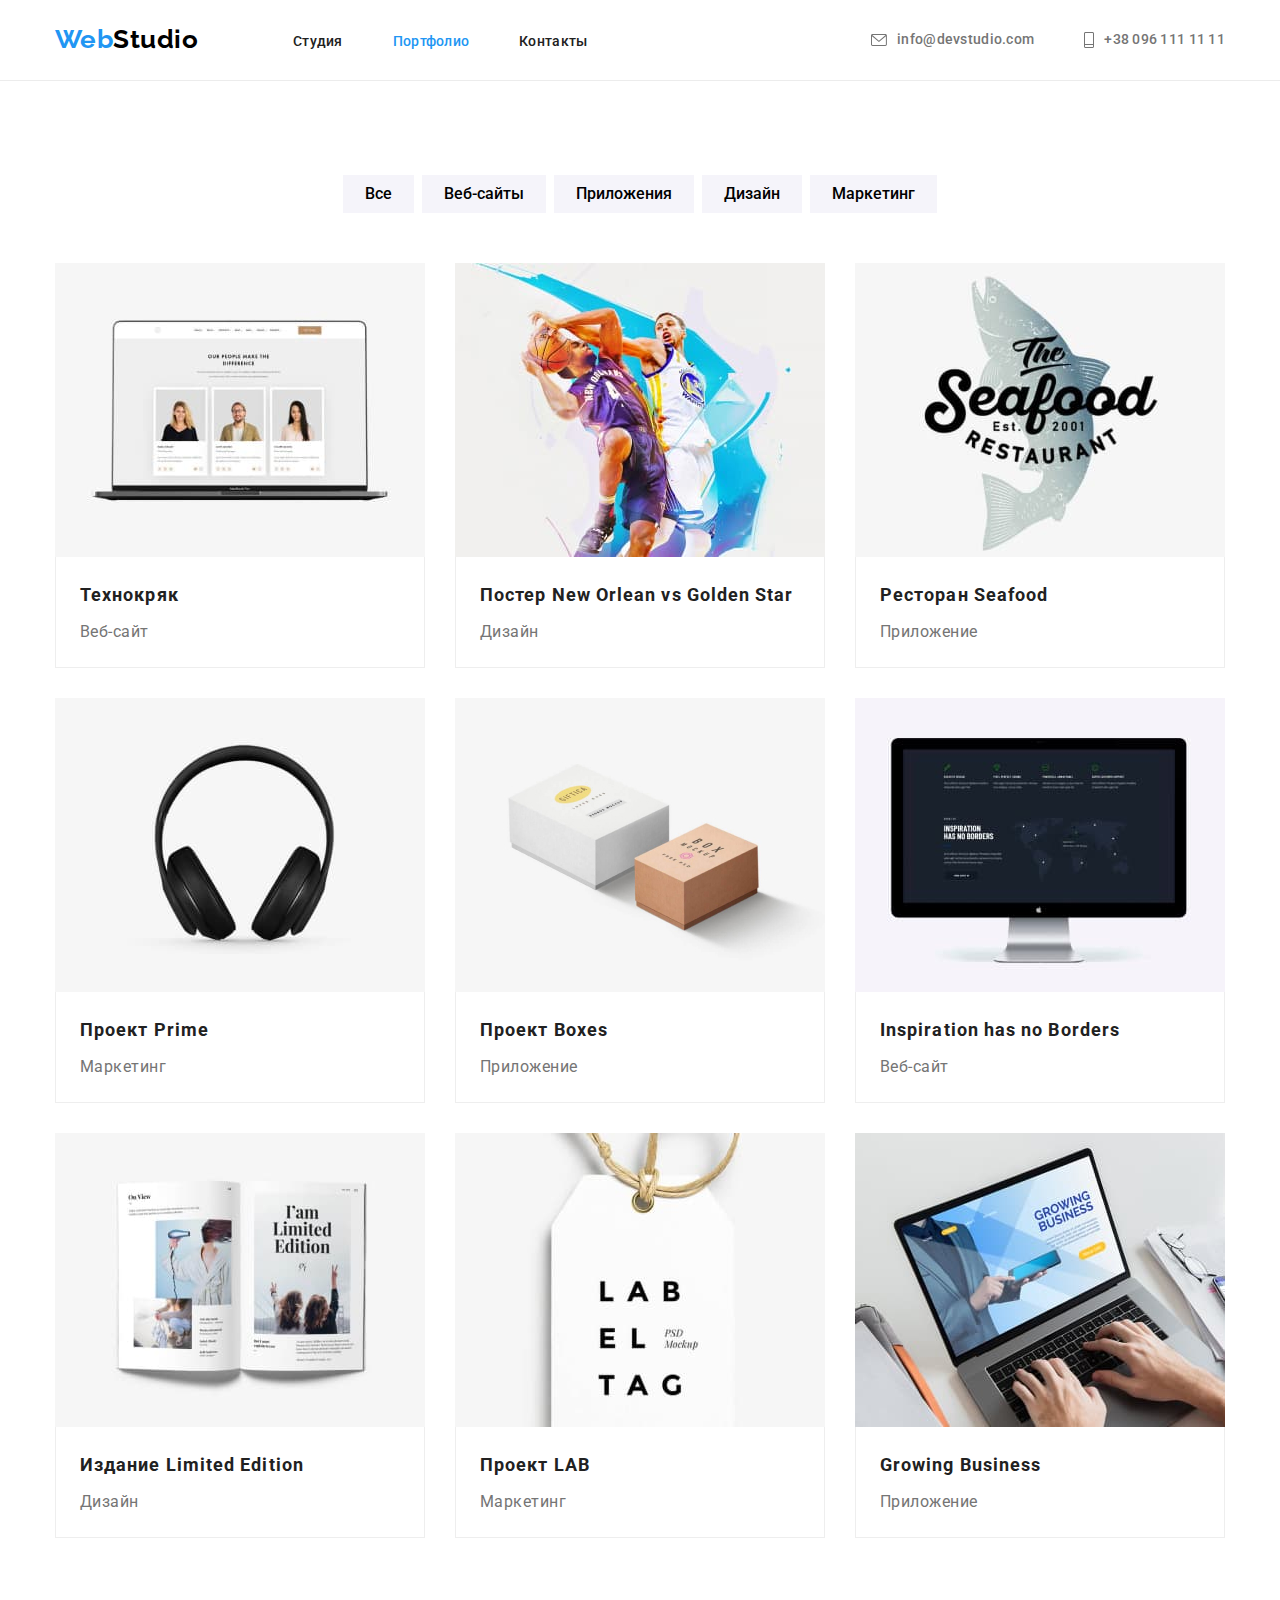
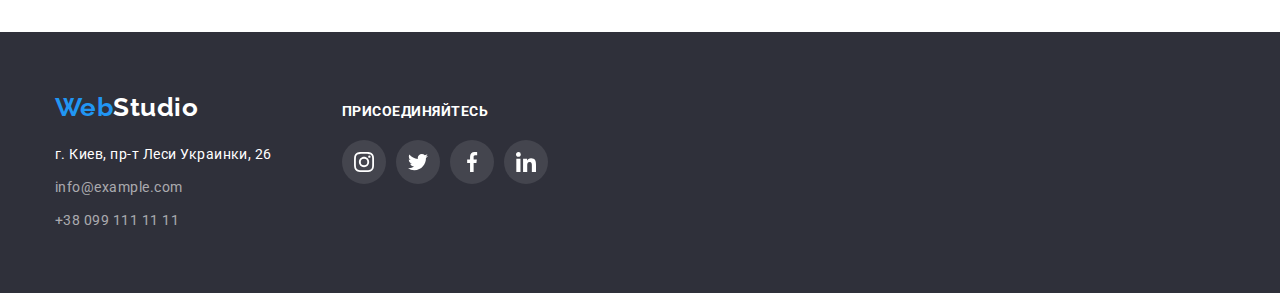
==== portfolio.html @ bd4a0078 "." ====
<!DOCTYPE html>
<html lang="ru">
  <head>
    <meta charset="UTF-8" />
    <meta http-equiv="X-UA-Compatible" content="IE=edge" />
    <meta
      name="viewport"
      content="width=device-width, initial-scale=1.0"
    />
    <link
      rel="stylesheet"
      href="https://cdnjs.cloudflare.com/ajax/libs/modern-normalize/1.1.0/modern-normalize.min.css"
    />
    <link rel="stylesheet" href="./css/styiles.css" />
    <link rel="preconnect" href="https://fonts.googleapis.com" />
    <link
      rel="preconnect"
      href="https://fonts.gstatic.com"
      crossorigin
    />
    <link
      href="https://fonts.googleapis.com/css2?family=Raleway:wght@700&family=Roboto:wght@400;500;700;900&display=swap"
      rel="stylesheet"
    />
    <title>Document</title>
  </head>
  <body>
    <header class="header">
      <div class="container">
        <nav class="site-nav">
          <a class="logo" href="./index.html">
            <span class="logo-back">Web</span>Studio</a
          >
          <ul class="site-nav-bt list">
            <li class="item">
              <a class="link" href="./index.html">Студия </a>
            </li>
            <li class="item">
              <a class="link current" href="./portfolio.html"
                >Портфолио</a
              >
            </li>
            <li class="item">
              <a class="link" href="">Контакты</a>
            </li>
          </ul>
        </nav>

        <ul class="site-nav mailtel list">
          <li class="item">
            <a
              class="link link-mail"
              href="mailto:info@devstudio.com"
            >
              <svg class="icon-mail">
                <use
                  href="./images/symbol-defs.svg#icon-envelope"
                ></use>
              </svg>

              info@devstudio.com
            </a>
          </li>

          <li class="item">
            <a class="link link-tel" href="tel:+380961111111">
              <svg class="icon-tel">
                <use
                  href="./images/symbol-defs.svg#icon-Vector"
                ></use>
              </svg>

              +38 096 111 11 11</a
            >
          </li>
        </ul>
      </div>
    </header>

    <main class="section">
      <!--Навигация по портфолио-->
      <section class="page-buttons">
        <div class="container">
          <ul class="buttons list">
            <li class="button-menu">
              <button class="button-menu-item" type="button">
                Все
              </button>
            </li>
            <li class="button-menu">
              <button class="button-menu-item" type="button">
                Веб-сайты
              </button>
            </li>
            <li class="button-menu">
              <button class="button-menu-item" type="button">
                Приложения
              </button>
            </li>
            <li class="button-menu">
              <button class="button-menu-item" type="button">
                Дизайн
              </button>
            </li>
            <li class="button-menu">
              <button class="button-menu-item" type="button">
                Маркетинг
              </button>
            </li>
          </ul>
        </div>
      </section>

      <!--Примеры портфолио -->
      <section>
        <div class="container project-container">
          <h1 class="visually-hidden">Примеры портфолио</h1>
          <!--Скрытый заголовок-->

          <ul class="projects-list">
            <li class="project-item list">
              <a class="project-link" href="">
                <img
                  src="./images/project1.jpg"
                  alt="Фото людей"
                  width="370"
                />
                <div class="card-content">
                  <h2 class="title">Технокряк</h2>
                  <p class="prjects-description">Веб-сайт</p>
                </div>
              </a>
            </li>

            <li class="project-item list">
              <a class="project-link" href="">
                <img
                  src="./images/project2.jpg"
                  alt="Фото баскетболистов"
                  width="370"
                />
                <div class="card-content">
                  <h2 class="title">
                    Постер New Orlean vs Golden Star
                  </h2>
                  <p class="prjects-description">Дизайн</p>
                </div>
              </a>
            </li>

            <li class="project-item list">
              <a class="project-link" href="">
                <img
                  src="./images/project3.jpg"
                  alt="Лого рестарана"
                  width="370"
                />
                <div class="card-content">
                  <h2 class="title">Ресторан Seafood</h2>
                  <p class="prjects-description">Приложение</p>
                </div>
              </a>
            </li>

            <li class="project-item list">
              <a class="project-link" href="">
                <img
                  src="./images/project4.jpg"
                  alt="Наушники"
                  width="370"
                />
                <div class="card-content">
                  <h2 class="title">Проект Prime</h2>
                  <p class="prjects-description">Маркетинг</p>
                </div>
              </a>
            </li>

            <li class="project-item list">
              <a class="project-link" href="">
                <img
                  src="./images/project5.jpg"
                  alt="Два коробка"
                  width="370"
                />
                <div class="card-content">
                  <h2 class="title">Проект Boxes</h2>
                  <p class="prjects-description">Приложение</p>
                </div>
              </a>
            </li>

            <li class="project-item list">
              <a class="project-link" href="">
                <img
                  src="./images/project6.jpg"
                  alt="Монитор с изображением"
                  width="370"
                />
                <div class="card-content">
                  <h2 class="title">Inspiration has no Borders</h2>
                  <p class="prjects-description">Веб-сайт</p>
                </div>
              </a>
            </li>

            <li class="project-item list">
              <a class="project-link" href="">
                <img
                  src="./images/project7.jpg"
                  alt="Книга"
                  width="370"
                />
                <div class="card-content">
                  <h2 class="title">Издание Limited Edition</h2>
                  <p class="prjects-description">Дизайн</p>
                </div>
              </a>
            </li>

            <li class="project-item list">
              <a class="project-link" href="">
                <img
                  src="./images/project8.jpg"
                  alt="Тег-метка"
                  width="370"
                />
                <div class="card-content">
                  <h2 class="title">Проект LAB</h2>
                  <p class="prjects-description">Маркетинг</p>
                </div>
              </a>
            </li>

            <li class="project-item list">
              <a class="project-link" href="">
                <img
                  src="./images/project9.jpg"
                  alt="Работа за ноутбуком"
                  width="370"
                />
                <div class="card-content">
                  <h2 class="title">Growing Business</h2>
                  <p class="prjects-description">Приложение</p>
                </div>
              </a>
            </li>
          </ul>
        </div>
      </section>
    </main>

    <!--Футер-->

    <footer class="footer">
      <div class="container footer-container">
        <div class="footer-left">
          <a class="logo-footer" href="./index.html"
            ><span class="logo-back">Web</span>Studio</a
          >
          <address class="adress-footer">
            <a
              class="link-footer"
              href="https://goo.gl/maps/NNCh9Yg6TMkBTw7S7"
              >г. Киев, пр-т Леси Украинки, 26</a
            >
            <br />
            <a
              class="link-footer link-footer-mailtel"
              href="mailto:info@example.com"
              >info@example.com</a
            ><br />
            <a
              class="link-footer link-footer-mailtel"
              href="tel:+380991111111"
              >+38 099 111 11 11</a
            >
          </address>
        </div>

        <!-- Соцсети в футере -->

        <div class="footer-socseti">
          <h3 class="titlefooter">присоединяйтесь</h3>
          <ul class="footersoc-list">
            <li class="footersoc-item list">
              <a class="footersoc-link" href="">
                <svg class="footersoc-icon" width="20" height="20">
                  <use
                    href="./images/symbol-defs.svg#icon-instagram-2-1"
                  ></use>
                </svg>
              </a>
            </li>

            <li class="footersoc-item list">
              <a class="footersoc-link" href="">
                <svg class="footersoc-icon" width="20" height="20">
                  <use
                    href="./images/symbol-defs.svg#icon-twitter-1-1"
                  ></use>
                </svg>
              </a>
            </li>

            <li class="footersoc-item list">
              <a class="footersoc-link" href="">
                <svg class="footersoc-icon" width="20" height="20">
                  <use
                    href="./images/symbol-defs.svg#icon-facebook-1-1"
                  ></use>
                </svg>
              </a>
            </li>

            <li class="footersoc-item list">
              <a class="footersoc-link" href="">
                <svg class="footersoc-icon" width="20" height="20">
                  <use
                    href="./images/symbol-defs.svg#icon-linkedin-1-1"
                  ></use>
                </svg>
              </a>
            </li>
          </ul>
        </div>
      </div>
    </footer>
  </body>
</html>
---- css/styiles.css ----
:root {
  --primary-text-color: #212121;
  --logo-color-black: #000000;
  --base-color: #757575;
  --title-text-color: #ffffff;
  --accent-color: #2196f3;
  --accent-button-color: #188ce8;
  --accent-buttons-color: #f5f4fa;
  --background-footer-color: #2f303a;
  --link-footer-color: rgba(255, 255, 255, 0.6);
  --boreder-color-ee: #eeeeee;
  --boreder-color-ec: #ececec;
}

.visually-hidden {
  position: absolute;
  white-space: nowrap;
  width: 1px;
  height: 1px;
  overflow: hidden;
  border: 0;
  padding: 0;
  clip: rect(0 0 0 0);
  clip-path: inset(50%);
  margin: -1px;
}

p,
h1,
h2,
h3,
h4,
h5,
h6 {
  margin: 0;
}

ul {
  margin: 0;
  padding-left: 0;
}

img {
  max-width: 100%;
  display: block;
}

body {
  font-family: 'Roboto', sans-serif;
  font-size: 16px;
  line-height: 1.2;
  color: var(--primary-text-color);

  letter-spacing: 0.03em;
}

.list {
  list-style: none;
}

.section {
  padding-top: 94px;
  padding-bottom: 94px;
  /* outline: 2px solid seagreen; */
}

.container {
  width: 1200px;
  padding-left: 15px;
  padding-right: 15px;

  /* align-content: center; */
  margin-left: auto;
  margin-right: auto;

  /* align-items: center; */

  /* outline: 1px solid red; */
}

/*-------------- HEADER------------ */

.header {
  border-bottom: 1px solid var(--boreder-color-ec);
}

.header .container {
  display: flex;
  align-items: center;
  margin: 0 auto;
}

.logo-back {
  color: var(--accent-color);
}
.logo {
  padding-top: 24px;
  padding-bottom: 25px;

  text-decoration: none;
  color: var(--logo-color-black);
  font-family: Raleway;
  font-weight: bold;

  min-width: 145px;
  font-size: 26px;
}

.site-nav {
  display: flex;
  align-items: center;
}

.site-nav-bt {
  display: flex;
  align-items: center;
  margin-left: 93px;
}

.site-nav-bt .item + .item {
  margin-left: 50px;
}

/* .site-nav-bt .item:last-child {
  margin-right: 0;
} */

.site-nav .link {
  font-weight: 500;
  font-size: 14px;
  line-height: 1.14;
  letter-spacing: 0.02em;
  padding-top: 32px;
  padding-bottom: 32px;
}

.link.link-tel:hover .icon-tel,
.link.link-tel:focus .icon-tel {
  fill: var(--accent-button-color);
}

.link.link-mail:hover .icon-mail,
.link.link-mail:focus .icon-mail {
  fill: var(--accent-button-color);
}

/* .mailtel .item::before{
content: "";
height: 34px;
display: block;
outline: 1px solid #000000; */

/* background-image: url(../images/svg/facebook\ 1.svg);
background-repeat: no-repeat;
background-size: contain;
background-position: center;
background-color: #188ce8;
}

.mailtel .item:nth-child(1)::before{
background-image: url(../images/svg/facebook\ 1.svg);
}

.mailtel .item:nth-child(2)::before{
background-image: url(../images/svg/envelope.svg);
}  */

.mailtel {
  padding-left: 0;
  margin-left: auto;
}

.mailtel .item + .item {
  margin-left: 50px;
}

.mailtel .link {
  color: var(--base-color);
  margin: 0;
}

.icon-mail {
  width: 16px;
  height: 12px;
  margin-right: 10px;
  fill: var(--base-color);
}

.icon-tel {
  width: 10px;
  height: 16px;
  margin-right: 10px;
  fill: var(--base-color);
}

/* --------------- */
.link-mail {
  display: flex;
  justify-content: center;
  align-items: center;
}

.link-tel {
  display: flex;
  align-items: center;
  justify-content: center;
}

/* Hero --------------------------------------------------------*/

.hero {
  background-color: var(--background-footer-color);
  color: var(--title-text-color);
  text-align: center;
  align-items: center;

  /* outline: 1px solid tomato; */
  display: flex;
}

.hero-title {
  font-weight: 900;
  font-size: 44px;
  line-height: 1.36;
  text-align: center;
  letter-spacing: 0.06em;
  text-transform: uppercase;
  margin-bottom: 30px;
}

.hero-button {
  display: block;
  background-color: var(--accent-button-color);
  color: var(--title-text-color);
  cursor: pointer;
  font-weight: 700;
  line-height: 1.88;
  letter-spacing: 0.06em;
  border-radius: 4px;
  border-color: transparent;

  align-items: center;
  padding: 10px 32px;
  margin-right: auto;
  margin-left: auto;
}

.hero-button:hover,
.hero-button:focus {
  background-color: var(--accent-color);
}

.link {
  text-decoration: none;
  color: var(--primary-text-color);
}

.link.current {
  color: var(--accent-color);
}

.hero {
  max-width: 1600px;
  height: 600px;

  justify-content: center;

  margin-left: auto;
  margin-right: auto;

  background-image: linear-gradient(
      rgba(47, 48, 58, 0.4),
      rgba(47, 48, 58, 0.4)
    ),
    url(../images/heroi.jpg);
}

/* advantage ----------------------------------------------*/

.advantage-list {
  display: flex;
  flex-wrap: wrap;
}

.advantage-list .item {
  width: 270px;
  /* background-color: tomato; */
}

.advantage-item {
  padding-bottom: 10px;
}

.advantage-list li + li {
  margin-left: 30px;
}

.icon-advantage-cont {
  /* width: 270px; */
  height: 120px;
  background-color: var(--accent-buttons-color);

  display: flex;
  align-items: center;
  justify-content: center;
  margin-bottom: 30px;
}

.icon-advantage {
  width: 70px;
  height: 70px;
}

/* .advantage-item:not(:first-child)
{padding-left: 50px;} */

/* .advantage-list .list-item + .list-item{
  padding-left: 40px;
} */

/* <!-------------------Чем мы занимаемся-->---------------- */

.works {
  padding-top: 0;
}

.works-list {
  display: flex;
}

.works-list .item:not(:first-child) {
  margin-left: 30px;
}

.works .title {
  padding-bottom: 50px;
}

/* <!--------------------Наша команда-----------------------------> */

.item.commad-card {
  /* width: 270px;
   height: 428px; */

  background: var(--title-text-color);
  /* material shadow v1 */

  box-shadow: 0px 1px 3px rgba(0, 0, 0, 0.12),
    0px 1px 1px rgba(0, 0, 0, 0.14), 0px 2px 1px rgba(0, 0, 0, 0.2);
  border-radius: 0px 0px 4px 4px;
}

.commad {
  background-color: var(--accent-buttons-color);
}

.commad-list {
  display: flex;
}

.commad .item {
  background-color: var(--title-text-color);
}

.commad-list .item:not(:first-child) {
  margin-left: 30px;
}
.commad .title {
  padding-bottom: 50px;
}

.link-footer:focus,
.link-footer:hover,
.link:hover,
.link:focus {
  color: var(--accent-color);
}

.link-footer {
  text-decoration: none;
}

.button-menu-item {
  cursor: pointer;
  background-color: var(--accent-buttons-color);
  font-family: inherit;
  font-weight: 500;
  border: none;
  /* font-size: 16px; */
  line-height: 1.62;
}
.button-menu-item:hover,
.button-menu-item:focus {
  background-color: var(--accent-color);
  color: var(--title-text-color);

  background: var(--accent-color);
  /* shadow-middle */

  box-shadow: 0px 3px 1px rgba(0, 0, 0, 0.1),
    0px 1px 2px rgba(0, 0, 0, 0.08), 0px 2px 2px rgba(0, 0, 0, 0.12);
  border-radius: 4px;

  box-sizing: border-box;
}

.advantage-text {
  color: var(--base-color);
  font-weight: 400;
  font-size: 14px;
  line-height: 1.71;
}

.advantage-item,
.titlefooter {
  font-size: 14px;
  line-height: 1.14;
  text-transform: uppercase;
}

.works .title,
.commad .title,
.custom-title {
  font-size: 36px;
  line-height: 1.17;
  text-align: center;
}

.command-title {
  font-weight: 500;
  font-size: 16px;
  line-height: 1.89;
  text-align: center;
  margin-bottom: 10px;
}

.command-text {
  color: var(--base-color);
  text-align: center;
}

.card-command {
  padding-top: 30px;
  padding-bottom: 30px;
}

.projects-list .title {
  font-size: 18px;
  line-height: 2;
  letter-spacing: 0.06em;
}

.prjects-description {
  line-height: 1.88;
  color: var(--base-color);
}

.comand-soclink .comand-soc + .comand-soc {
  margin-left: 10px;
}
.comand-socseti {
  display: flex;
  fill: #afb1b8;

  /* outline: 4px solid turquoise; */
}

.comand-soc {
  display: flex;

  /* outline: 2px solid rgb(17, 231, 210); */
}

.comand-soc-link {
  width: 44px;
  height: 44px;

  display: flex;
  align-items: center;
  justify-content: center;
  border-radius: 50px;

  /* outline: 3px solid rgb(13, 247, 25); */
}

.comand-soc-link:hover,
.comand-soc-link:focus {
  background-color: var(--accent-color);
}

.comand-soc-link:hover .comand-socseti,
.comand-soc-link:focus .comand-socseti {
  fill: var(--title-text-color);
}

.comand-soclink {
  margin-top: 16px;

  display: flex;
  justify-content: center;

  /* outline: 1px solid  rgb(224, 42, 42); */
}

/* ---------------------------------------------------- */

/*       <!--Навигация по портфолио--> */

.buttons {
  display: flex;
  justify-content: center;
}

.button-menu-item {
  padding: 6px 22px;
}

.button-menu + .button-menu {
  margin-left: 8px;
}

/* <!--Примеры портфолио -->     ===================== */

.projects-list {
  display: flex;
  flex-wrap: wrap;

  /* padding: 0;
  margin: 0; */

  margin-top: -30px;
  margin-left: -30px;

  padding-top: 50px;

  /* outline: 1px tomato; */
}

.project-item {
  flex-basis: calc(100% / 3 - 30px);
  margin-left: 30px;
  margin-top: 30px;
}

.card-content {
  padding: 20px 24px;
  border-right: 1px solid var(--boreder-color-ee);
  border-bottom: 1px solid var(--boreder-color-ee);
  border-left: 1px solid var(--boreder-color-ee);
}

.card-content .title {
  margin-bottom: 4px;
  color: var(--primary-text-color);
}

.project-link {
  display: block;
  text-decoration: none;
}

.project-link:hover,
.project-link:focus {
  box-shadow: 0px 1px 1px rgba(0, 0, 0, 0.12),
    0px 4px 4px rgba(0, 0, 0, 0.06), 1px 4px 6px rgba(0, 0, 0, 0.16);
}

/*-------------------- Постоянные клиенты */

/* ------------------------------------------- */

.custom-title {
  padding-bottom: 50px;

  /* outline: 2px solid greenyellow; */
}

.customers {
  display: flex;

  /* outline: 1px solid tomato; */
}

.custom-item + .custom-item {
  margin-left: 30px;
}
.custom-item {
  /* outline: 2px solid blue; */
}

.custom-link {
  display: flex;
  justify-content: center;
  align-items: center;

  width: 170px;
  height: 92px;

  border: 1px solid #afb1b8;
  box-sizing: border-box;
  border-radius: 4px;
}

.custom-icon {
  display: block;
  /* margin-top: 16px;
  margin-bottom: 16px;
  margin-right: 32px;
  margin-left: 32px; */
  fill: #afb1b8;

  /* outline: 1px solid #110c0c; */
}

.custom-link:hover .custom-icon,
.custom-link:focus .custom-icon {
  fill: var(--accent-color);
}

/* ------------------------------------------------------ */

/* footer */

footer {
  background-color: var(--background-footer-color);
  padding-top: 60px;
  padding-bottom: 60px;

  /* outline: 2px solid red; */
}

.adress-footer a {
  display: inline-block;
}

.logo-footer {
  color: var(--title-text-color);
  text-decoration: none;
  font-family: Raleway;
  font-weight: bold;
  font-size: 26px;
}

.link-footer {
  color: var(--title-text-color);
  font-style: normal;
  font-size: 14px;
  line-height: 1.71;

  margin-top: 20px;
}

.link-footer-mailtel {
  color: var(--link-footer-color);
  margin-top: 9px;
}

/*------- Соцсети в футере------ */

.footersoc-list {
  display: flex;
}

/* .footersoc-item {
} */

.footersoc-item + .footersoc-item {
  margin-left: 10px;
}

.footersoc-icon {
  fill: var(--title-text-color);
}

.footersoc-link {
  width: 44px;
  height: 44px;

  display: flex;
  justify-content: center;
  align-items: center;
  border-radius: 50px;

  background-color: rgba(255, 255, 255, 0.1);

  /* outline: 2px solid #40e018; */
}

.footersoc-link:hover,
.footersoc-link:focus {
  background-color: var(--accent-color);
}

.footer-container {
  display: flex;
}

.footer-socseti {
  margin-left: 70px;
}

.titlefooter {
  color: var(--title-text-color);
  margin-top: 12px;
  margin-bottom: 20px;
}
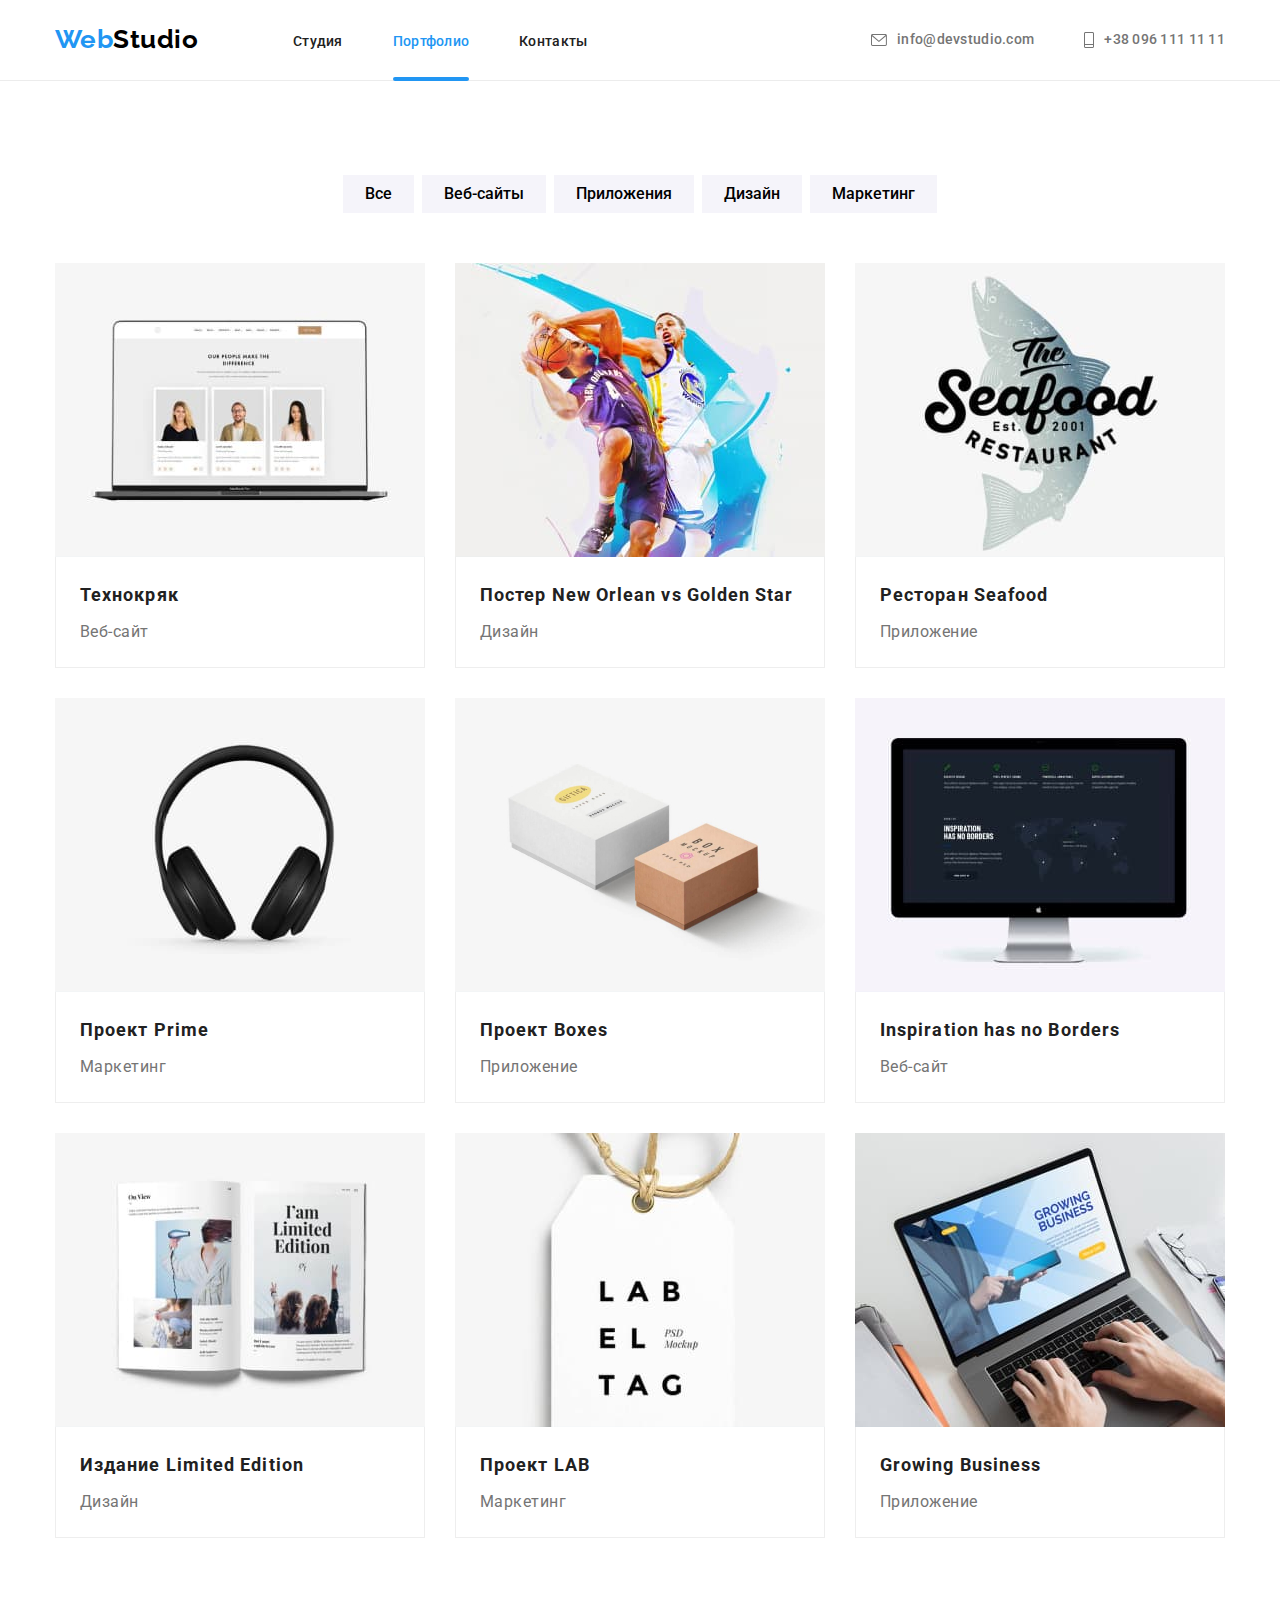
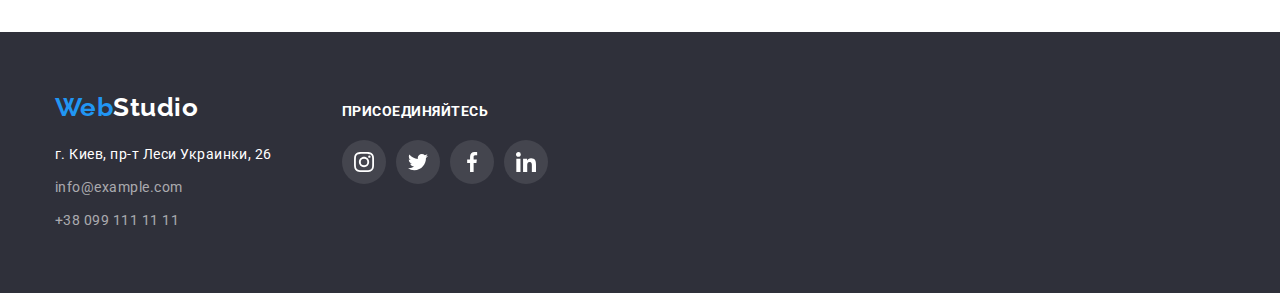
==== commit 7d7c21a6: "тз5 cubic" ====
--- a/portfolio.html
+++ b/portfolio.html
@@ -120,11 +120,21 @@
           <ul class="projects-list">
             <li class="project-item list">
               <a class="project-link" href="">
-                <img
-                  src="./images/project1.jpg"
-                  alt="Фото людей"
-                  width="370"
-                />
+                <div class="project-wrap">
+                  <img
+                    src="./images/project1.jpg"
+                    alt="Фото людей"
+                    width="370"
+                  />
+
+                  <p class="prjects-description-hide">
+                    Ресурс предлагает комплексные предложения с разным
+                    уровнем функционала и сервисов. Все это позволит
+                    посетителю получить исчерпывающие сведения о
+                    компании или частном лице.
+                  </p>
+                </div>
+
                 <div class="card-content">
                   <h2 class="title">Технокряк</h2>
                   <p class="prjects-description">Веб-сайт</p>
@@ -134,11 +144,19 @@
 
             <li class="project-item list">
               <a class="project-link" href="">
-                <img
-                  src="./images/project2.jpg"
-                  alt="Фото баскетболистов"
-                  width="370"
-                />
+                <div class="project-wrap">
+                  <img
+                    src="./images/project2.jpg"
+                    alt="Фото баскетболистов"
+                    width="370"
+                  />
+                  <p class="prjects-description-hide">
+                    Ресурс предлагает комплексные предложения с разным
+                    уровнем функционала и сервисов. Все это позволит
+                    посетителю получить исчерпывающие сведения о
+                    компании или частном лице.
+                  </p>
+                </div>
                 <div class="card-content">
                   <h2 class="title">
                     Постер New Orlean vs Golden Star
@@ -150,11 +168,19 @@
 
             <li class="project-item list">
               <a class="project-link" href="">
-                <img
-                  src="./images/project3.jpg"
-                  alt="Лого рестарана"
-                  width="370"
-                />
+                <div class="project-wrap">
+                  <img
+                    src="./images/project3.jpg"
+                    alt="Лого рестарана"
+                    width="370"
+                  />
+                  <p class="prjects-description-hide">
+                    Ресурс предлагает комплексные предложения с разным
+                    уровнем функционала и сервисов. Все это позволит
+                    посетителю получить исчерпывающие сведения о
+                    компании или частном лице.
+                  </p>
+                </div>
                 <div class="card-content">
                   <h2 class="title">Ресторан Seafood</h2>
                   <p class="prjects-description">Приложение</p>
@@ -164,11 +190,19 @@
 
             <li class="project-item list">
               <a class="project-link" href="">
-                <img
-                  src="./images/project4.jpg"
-                  alt="Наушники"
-                  width="370"
-                />
+                <div class="project-wrap">
+                  <img
+                    src="./images/project4.jpg"
+                    alt="Наушники"
+                    width="370"
+                  />
+                  <p class="prjects-description-hide">
+                    Ресурс предлагает комплексные предложения с разным
+                    уровнем функционала и сервисов. Все это позволит
+                    посетителю получить исчерпывающие сведения о
+                    компании или частном лице.
+                  </p>
+                </div>
                 <div class="card-content">
                   <h2 class="title">Проект Prime</h2>
                   <p class="prjects-description">Маркетинг</p>
@@ -178,11 +212,19 @@
 
             <li class="project-item list">
               <a class="project-link" href="">
-                <img
-                  src="./images/project5.jpg"
-                  alt="Два коробка"
-                  width="370"
-                />
+                <div class="project-wrap">
+                  <img
+                    src="./images/project5.jpg"
+                    alt="Два коробка"
+                    width="370"
+                  />
+                  <p class="prjects-description-hide">
+                    Ресурс предлагает комплексные предложения с разным
+                    уровнем функционала и сервисов. Все это позволит
+                    посетителю получить исчерпывающие сведения о
+                    компании или частном лице.
+                  </p>
+                </div>
                 <div class="card-content">
                   <h2 class="title">Проект Boxes</h2>
                   <p class="prjects-description">Приложение</p>
@@ -192,11 +234,19 @@
 
             <li class="project-item list">
               <a class="project-link" href="">
-                <img
-                  src="./images/project6.jpg"
-                  alt="Монитор с изображением"
-                  width="370"
-                />
+                <div class="project-wrap">
+                  <img
+                    src="./images/project6.jpg"
+                    alt="Монитор с изображением"
+                    width="370"
+                  />
+                  <p class="prjects-description-hide">
+                    Ресурс предлагает комплексные предложения с разным
+                    уровнем функционала и сервисов. Все это позволит
+                    посетителю получить исчерпывающие сведения о
+                    компании или частном лице.
+                  </p>
+                </div>
                 <div class="card-content">
                   <h2 class="title">Inspiration has no Borders</h2>
                   <p class="prjects-description">Веб-сайт</p>
@@ -206,11 +256,19 @@
 
             <li class="project-item list">
               <a class="project-link" href="">
-                <img
-                  src="./images/project7.jpg"
-                  alt="Книга"
-                  width="370"
-                />
+                <div class="project-wrap">
+                  <img
+                    src="./images/project7.jpg"
+                    alt="Книга"
+                    width="370"
+                  />
+                  <p class="prjects-description-hide">
+                    Ресурс предлагает комплексные предложения с разным
+                    уровнем функционала и сервисов. Все это позволит
+                    посетителю получить исчерпывающие сведения о
+                    компании или частном лице.
+                  </p>
+                </div>
                 <div class="card-content">
                   <h2 class="title">Издание Limited Edition</h2>
                   <p class="prjects-description">Дизайн</p>
@@ -220,11 +278,19 @@
 
             <li class="project-item list">
               <a class="project-link" href="">
-                <img
-                  src="./images/project8.jpg"
-                  alt="Тег-метка"
-                  width="370"
-                />
+                <div class="project-wrap">
+                  <img
+                    src="./images/project8.jpg"
+                    alt="Тег-метка"
+                    width="370"
+                  />
+                  <p class="prjects-description-hide">
+                    Ресурс предлагает комплексные предложения с разным
+                    уровнем функционала и сервисов. Все это позволит
+                    посетителю получить исчерпывающие сведения о
+                    компании или частном лице.
+                  </p>
+                </div>
                 <div class="card-content">
                   <h2 class="title">Проект LAB</h2>
                   <p class="prjects-description">Маркетинг</p>
@@ -234,11 +300,19 @@
 
             <li class="project-item list">
               <a class="project-link" href="">
-                <img
-                  src="./images/project9.jpg"
-                  alt="Работа за ноутбуком"
-                  width="370"
-                />
+                <div class="project-wrap">
+                  <img
+                    src="./images/project9.jpg"
+                    alt="Работа за ноутбуком"
+                    width="370"
+                  />
+                  <p class="prjects-description-hide">
+                    Ресурс предлагает комплексные предложения с разным
+                    уровнем функционала и сервисов. Все это позволит
+                    посетителю получить исчерпывающие сведения о
+                    компании или частном лице.
+                  </p>
+                </div>
                 <div class="card-content">
                   <h2 class="title">Growing Business</h2>
                   <p class="prjects-description">Приложение</p>
--- a/css/styiles.css
+++ b/css/styiles.css
@@ -206,6 +206,33 @@
   justify-content: center;
 }
 
+/* ----------- */
+
+.item .link {
+  position: relative;
+}
+
+.current::after {
+  position: absolute;
+
+  content: '';
+  left: 0;
+  bottom: 0;
+  width: 100%;
+  height: 4px;
+  border-radius: 2px;
+
+  background-color: var(--accent-color);
+  transform: scale(1);
+  transition: transform 250ms cubic-bezier(0.4, 0, 0.2, 1);
+}
+
+.current:hover::after {
+  transform: scale(1);
+
+  /* overflow: hidden; */
+}
+
 /* Hero --------------------------------------------------------*/
 
 .hero {
@@ -336,6 +363,28 @@
   padding-bottom: 50px;
 }
 
+/* -------- */
+.works-list .item {
+  position: relative;
+}
+
+.work-title-hide {
+  position: absolute;
+  width: 100%;
+  height: 70px;
+  color: #ffffff;
+
+  bottom: 0;
+
+  opacity: 1;
+
+  background: rgba(47, 48, 58, 0.8);
+
+  display: flex;
+  align-items: center;
+  justify-content: center;
+}
+
 /* <!--------------------Наша команда-----------------------------> */
 
 .item.commad-card {
@@ -411,6 +460,7 @@
   line-height: 1.71;
 }
 
+.work-title-hide,
 .advantage-item,
 .titlefooter {
   font-size: 14px;
@@ -563,6 +613,40 @@
 .project-link:focus {
   box-shadow: 0px 1px 1px rgba(0, 0, 0, 0.12),
     0px 4px 4px rgba(0, 0, 0, 0.06), 1px 4px 6px rgba(0, 0, 0, 0.16);
+}
+
+/* ----- */
+.project-item:hover .prjects-description-hide,
+.project-item:focus .prjects-description-hide {
+  transform: translateY(0);
+}
+.project-wrap {
+  position: relative;
+  overflow: hidden;
+}
+
+.prjects-description-hide {
+  position: absolute;
+
+  font-family: 'Roboto';
+  font-style: normal;
+  font-weight: 400;
+  font-size: 18px;
+  line-height: 1.56;
+  padding: 63px 24px;
+  letter-spacing: 0.03em;
+  color: #ffffff;
+
+  width: 100%;
+  height: 100%;
+  left: 0;
+  top: 0;
+  transform: translateY(100%);
+  transition: transform 250ms cubic-bezier(0.4, 0, 0.2, 1);
+
+  background: rgba(33, 150, 243, 0.9);
+
+  /* opacity: 0; */
 }
 
 /*-------------------- Постоянные клиенты */
@@ -684,6 +768,7 @@
   background-color: rgba(255, 255, 255, 0.1);
 
   /* outline: 2px solid #40e018; */
+  transition: 1900ms ;
 }
 
 .footersoc-link:hover,
@@ -704,3 +789,61 @@
   margin-top: 12px;
   margin-bottom: 20px;
 }
+
+/* ------------- */
+
+.beckdrop {
+  position: fixed;
+  width: 100%;
+  height: 100%;
+  top: 0;
+  background: rgba(0, 0, 0, 0.2);
+
+  transition: opacity 900ms, visibility 300ms;
+
+  opacity: 0.5;
+}
+
+.beckdrop.is-hidden .modal {
+  transform: rotate(0deg) scale(0.1);
+  opacity: 1;
+}
+
+.modal {
+  position: absolute;
+  top: 50%;
+  left: 50%;
+  transform: rotate(360deg) translate(-50%, -50%) scale(1);
+
+  width: 528px;
+  min-height: 581px;
+  background-color: var(--title-text-color);
+  border-radius: 4px;
+  transition: transform 300ms ;
+}
+
+.modal-close {
+  position: absolute;
+  top: 8px;
+  right: 8px;
+  width: 30px;
+  height: 30px;
+
+  display: flex;
+  align-items: center;
+
+  border-radius: 50%;
+  border: 1px solid rgba(0, 0, 0, 0.1);
+
+  background-color: white;
+}
+
+/* .beckdrop.is-hidden .modal {
+  transform: rotate(360deg);
+} */
+
+.is-hidden {
+  visibility: hidden;
+  opacity: 0;
+  pointer-events: none;
+}
